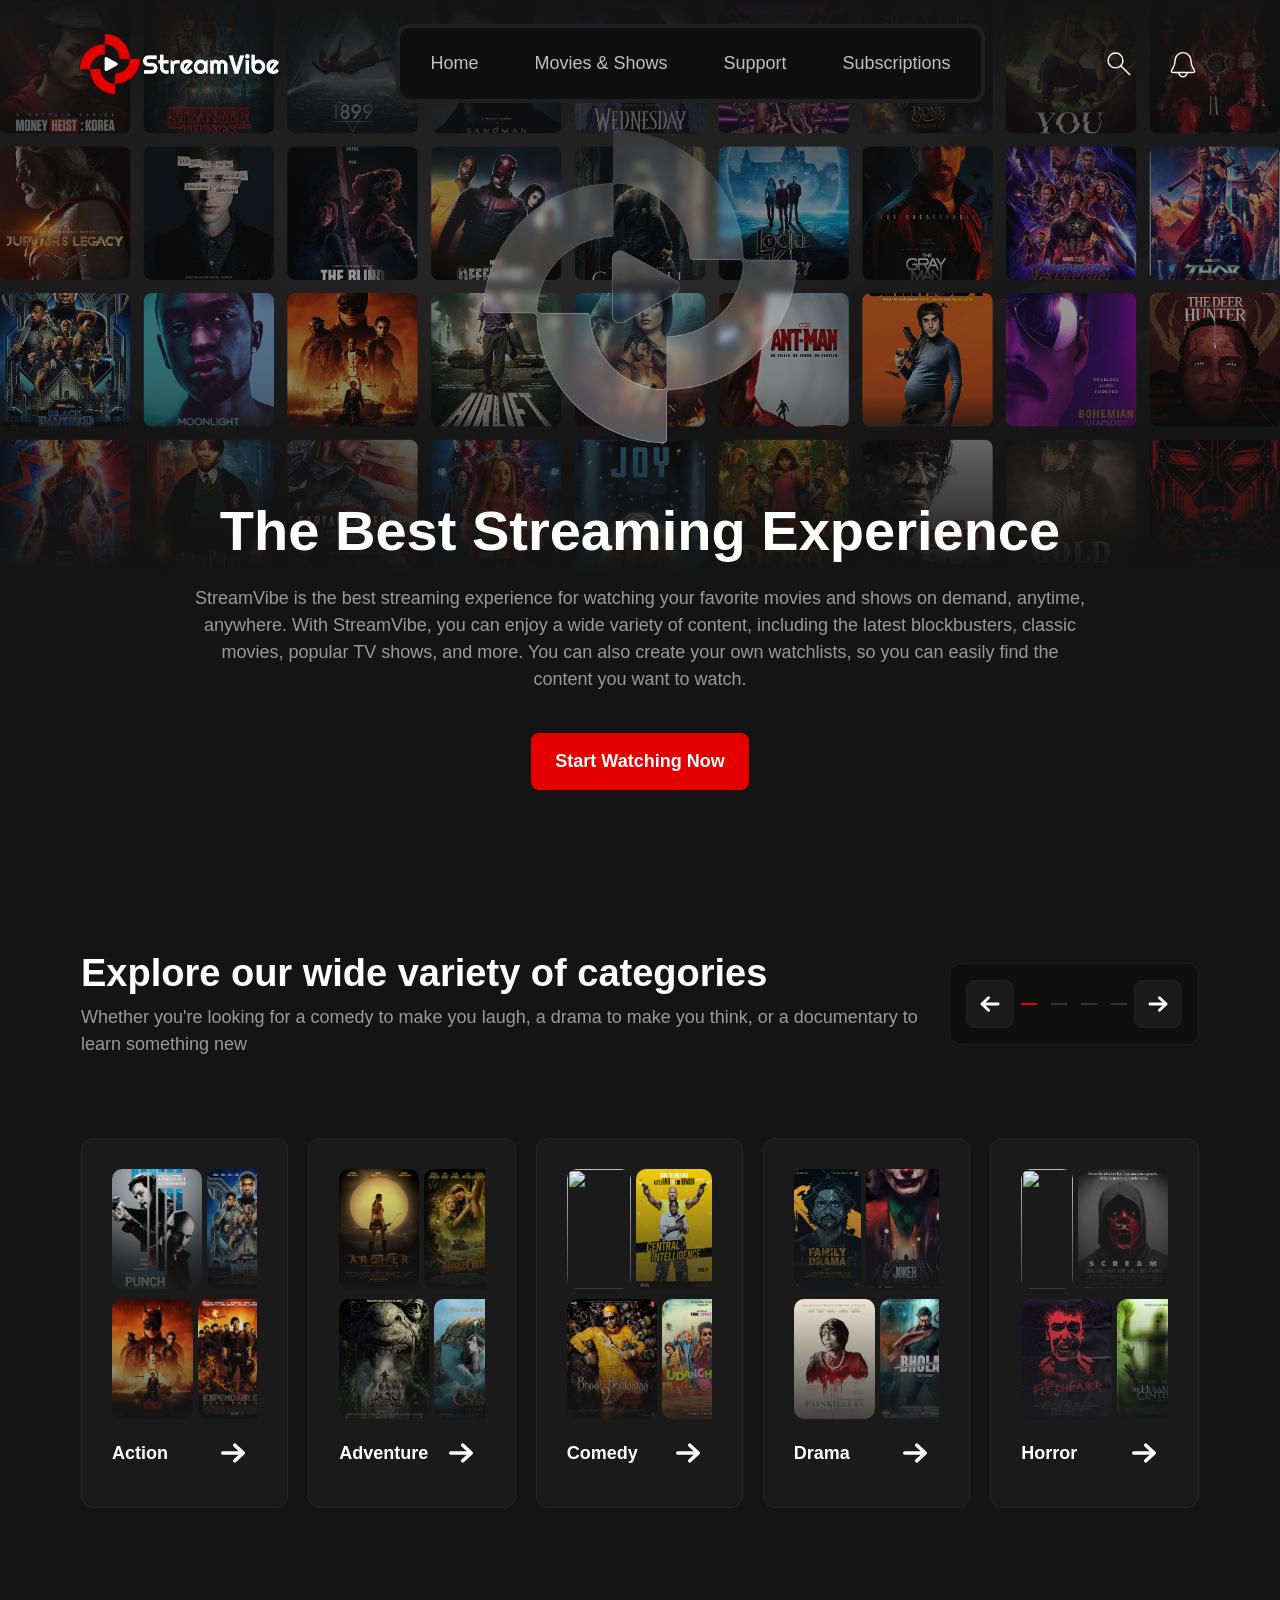
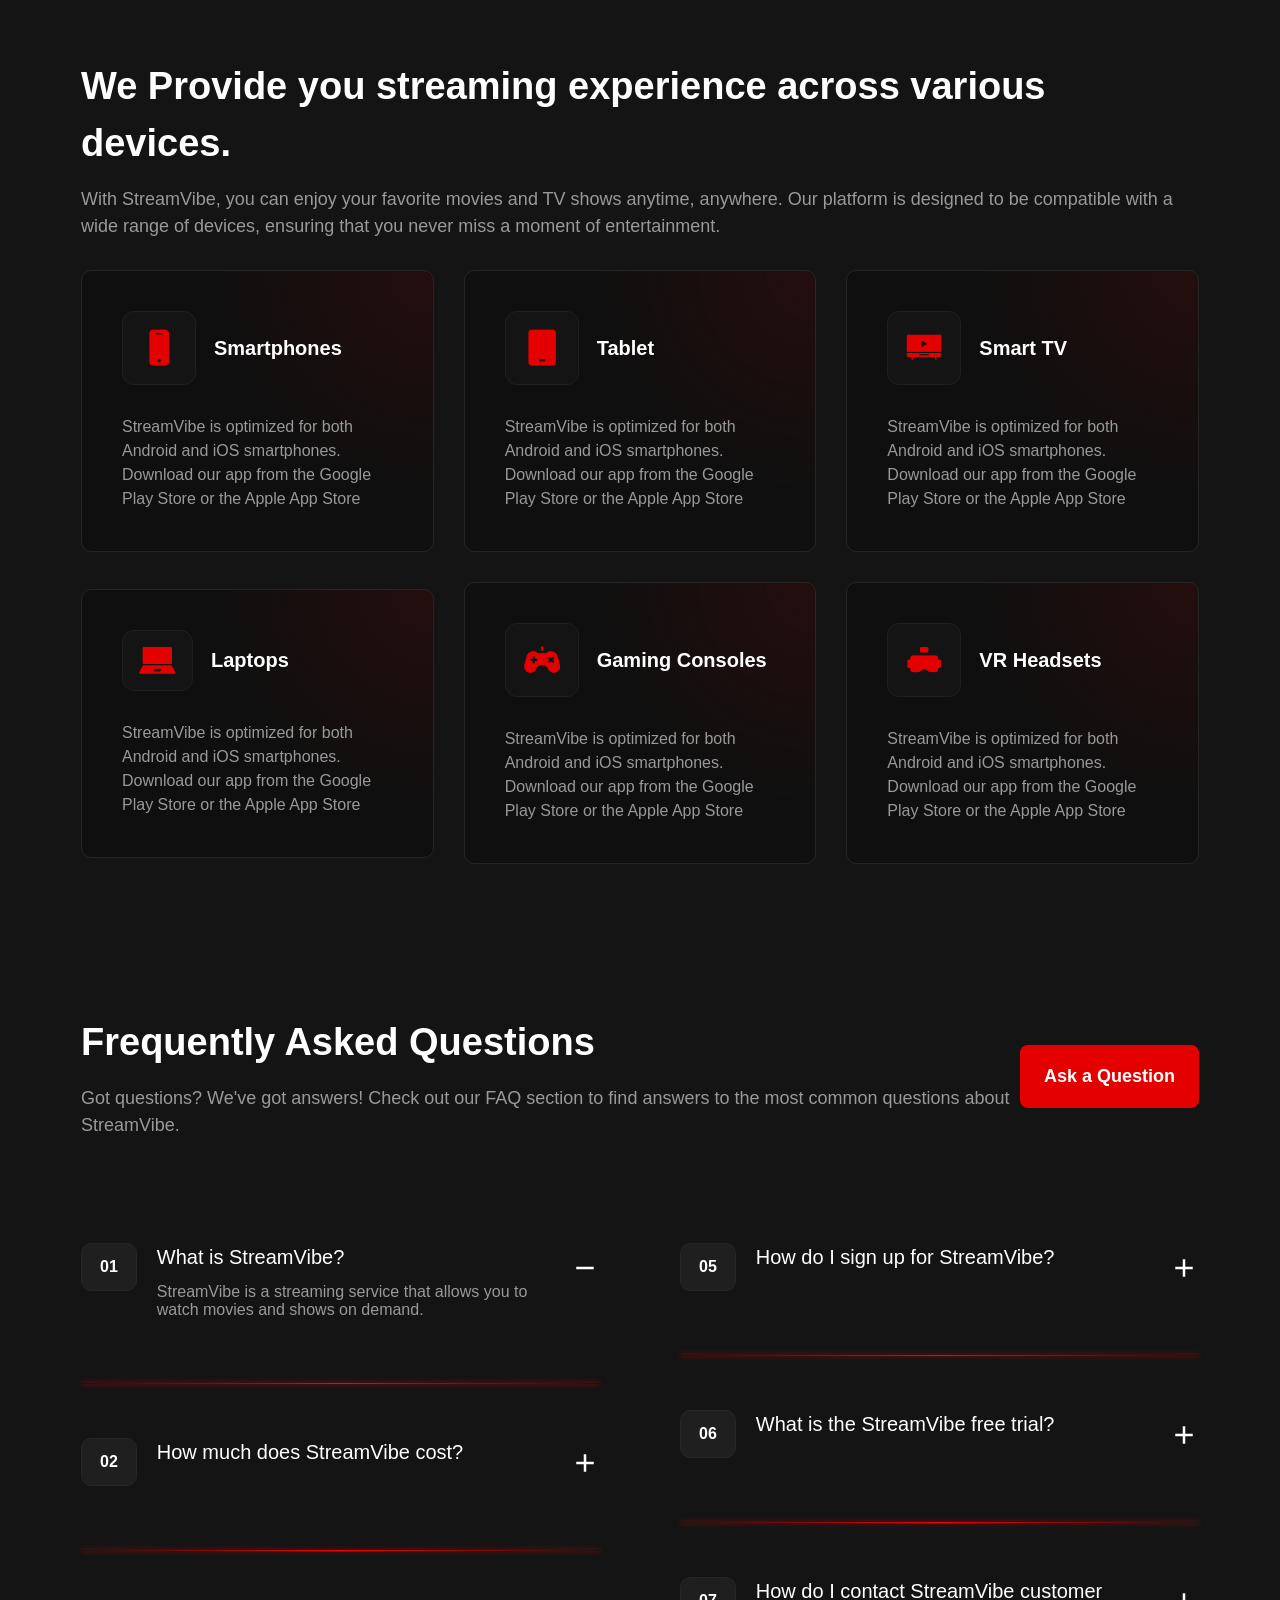
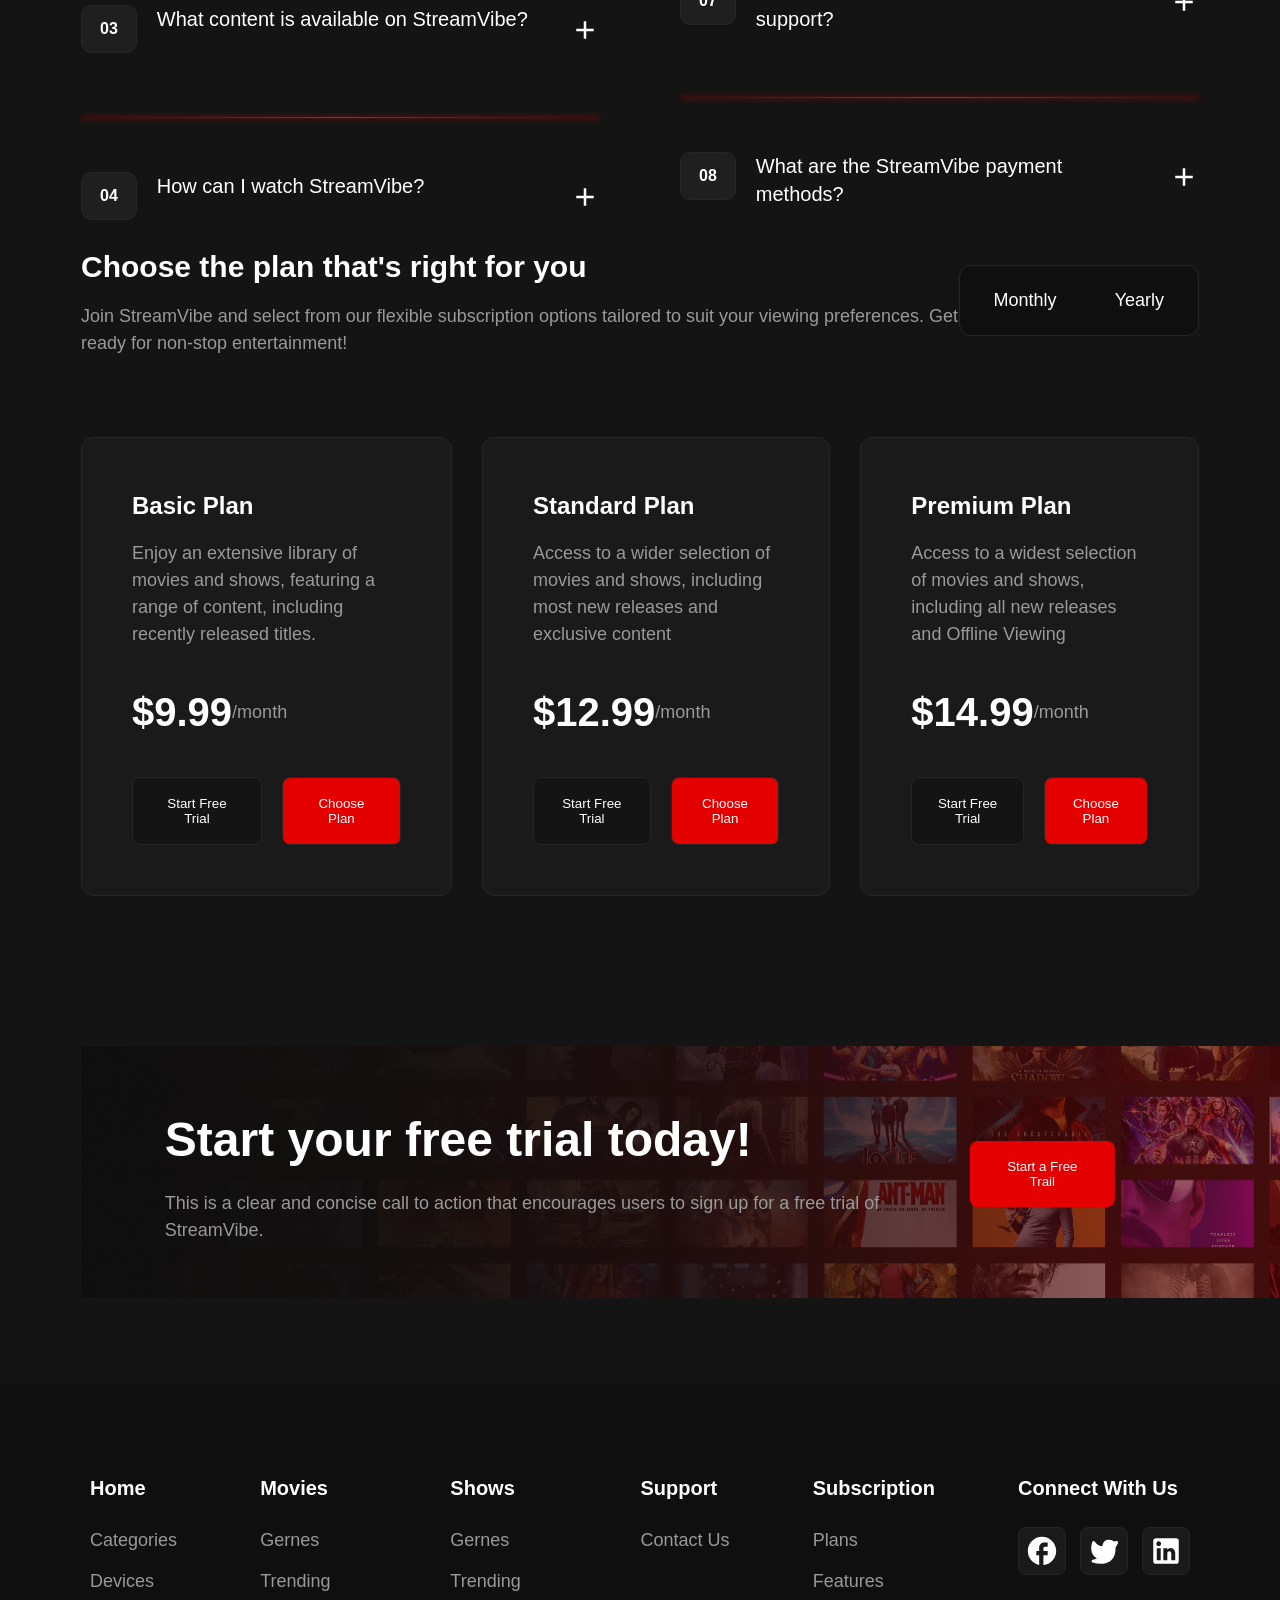
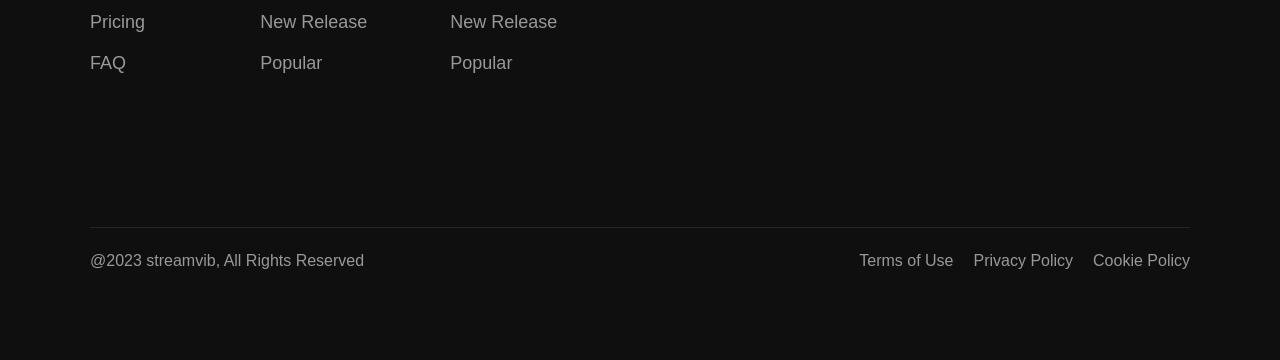
==== index.html @ 0f5c0406 "semi final finsh" ====
<!DOCTYPE html>
<html lang="en">
<head>
    <meta charset="UTF-8">
    <meta name="viewport" content="width=device-width, initial-scale=1.0">
    <link rel="stylesheet" href="./style/style home page.css">
    <title>Home</title>
</head>
<body>

    <div class="contaner">
        <header>
            <img src="./imges/Logo.png" alt="">
            <nav>
                <a href="#">Home</a>
                <a href="./Movies&Shows.html">Movies & Shows</a>
                <a href="./Support.html">Support</a>
                <a href="./Subscriptions.html">Subscriptions</a>
            </nav>
            <div id="icons">
                <svg class="icon" xmlns="http://www.w3.org/2000/svg" width="34" height="34" viewBox="0 0 24 24"><path fill="#fff" d="m19.485 20.154l-6.262-6.262q-.75.639-1.725.989t-1.96.35q-2.398 0-4.064-1.666Q3.808 11.898 3.808 9.5t1.666-4.064t4.064-1.667t4.065 1.667T15.269 9.5q0 1.042-.369 2.017t-.97 1.668l6.262 6.261zM9.539 14.23q1.99 0 3.36-1.37t1.37-3.361t-1.37-3.36t-3.36-1.37t-3.361 1.37t-1.37 3.36t1.37 3.36t3.36 1.37"/></svg>
                <svg class="icon" xmlns="http://www.w3.org/2000/svg" width="34" height="34" viewBox="0 0 24 24"><g fill="none" stroke="#fff" stroke-width="1"><path d="M6.448 8.97a5.586 5.586 0 0 1 11.104 0l.252 2.266l.006.057a8 8 0 0 0 1.074 3.18l.03.05l.577.963c.525.874.787 1.311.73 1.67a1 1 0 0 1-.345.61c-.279.234-.789.234-1.808.234H5.932c-1.02 0-1.53 0-1.808-.233a1 1 0 0 1-.346-.611c-.056-.359.206-.796.73-1.67l.579-.964l.03-.05a8 8 0 0 0 1.073-3.179l.006-.057z"/><path stroke-linecap="round" d="M9.102 18.406c.171.744.548 1.402 1.072 1.87c.524.47 1.166.724 1.826.724s1.302-.254 1.826-.723c.524-.47.9-1.127 1.072-1.871"/></g></svg>
                <svg id="menu" xmlns="http://www.w3.org/2000/svg" width="34" height="34" viewBox="0 0 20 20"><path fill="#fff" fill-rule="evenodd" d="M2 4.75A.75.75 0 0 1 2.75 4h14.5a.75.75 0 0 1 0 1.5H2.75A.75.75 0 0 1 2 4.75m7 10.5a.75.75 0 0 1 .75-.75h7.5a.75.75 0 0 1 0 1.5h-7.5a.75.75 0 0 1-.75-.75M2 10a.75.75 0 0 1 .75-.75h14.5a.75.75 0 0 1 0 1.5H2.75A.75.75 0 0 1 2 10" clip-rule="evenodd"/></svg>
            </div>
        </header>
        <div class="imghero">
            <img src="./imges/Sub Container.png" alt="">
        </div>

        <div id="text-hero">
            <h1>The Best Streaming Experience</h1>
            <p>StreamVibe is the best streaming experience for watching your favorite movies and shows on demand, anytime, anywhere. <span id="hide"> With StreamVibe, you can enjoy a wide variety of content, including the latest blockbusters, classic movies, popular TV shows, and more. You can also create your own watchlists, so you can easily find the content you want to watch.</span></p>
            <button>Start Watching Now</button>
        </div>
    </div>

    <section>
        <div class="Types-of-movies">
            <div class="text-icon">
                <div class="text">
                    <h3>Explore our wide variety of categories</h3>
                    <p>Whether you're looking for a comedy to make you laugh, a drama to make you think, or a documentary to learn something new</p>
                </div>
                <div class="arrow-right-left">
                    <svg class="arrow" xmlns="http://www.w3.org/2000/svg" width="48" height="48" viewBox="0 0 20 20"><path fill="#fff" fill-rule="evenodd" d="M15 10a.75.75 0 0 1-.75.75H7.612l2.158 1.96a.75.75 0 1 1-1.04 1.08l-3.5-3.25a.75.75 0 0 1 0-1.08l3.5-3.25a.75.75 0 1 1 1.04 1.08L7.612 9.25h6.638A.75.75 0 0 1 15 10" clip-rule="evenodd"/></svg>
                    <svg xmlns="http://www.w3.org/2000/svg" width="30" height="48" viewBox="0 0 24 24"><path fill="none" stroke="#E50000" stroke-linecap="round" stroke-linejoin="round" stroke-width="1.5" d="M6 12h12"/></svg>
                    <svg xmlns="http://www.w3.org/2000/svg" width="30" height="48" viewBox="0 0 24 24"><path fill="none" stroke="#333333" stroke-linecap="round" stroke-linejoin="round" stroke-width="1.5" d="M6 12h12"/></svg>
                    <svg xmlns="http://www.w3.org/2000/svg" width="30" height="48" viewBox="0 0 24 24"><path fill="none" stroke="#333333" stroke-linecap="round" stroke-linejoin="round" stroke-width="1.5" d="M6 12h12"/></svg>
                    <svg xmlns="http://www.w3.org/2000/svg" width="30" height="48" viewBox="0 0 24 24"><path fill="none" stroke="#333333" stroke-linecap="round" stroke-linejoin="round" stroke-width="1.5" d="M6 12h12"/></svg>
                    <svg class="arrow" xmlns="http://www.w3.org/2000/svg" width="48" height="48" viewBox="0 0 20 20"><path fill="#fff" fill-rule="evenodd" d="M5 10a.75.75 0 0 1 .75-.75h6.638L10.23 7.29a.75.75 0 1 1 1.04-1.08l3.5 3.25a.75.75 0 0 1 0 1.08l-3.5 3.25a.75.75 0 1 1-1.04-1.08l2.158-1.96H5.75A.75.75 0 0 1 5 10" clip-rule="evenodd"/></svg>
                </div>
            </div>

            <div class="cards-Types">
                <div class="card1">
                    <div class="img-part1">
                        <img src="./imges/action1.webp" alt="">
                        <img src="./imges/action2.jfif" alt="">
                    </div>
                    <div class="img-part1">
                        <img src="./imges/action3.jfif" alt="">
                        <img src="./imges/action4.jfif" alt="">
                    </div>
                    <div class="type">
                        <p>Action</p>
                        <svg xmlns="http://www.w3.org/2000/svg" width="48" height="48" viewBox="0 0 20 20"><path fill="#fff" fill-rule="evenodd" d="M5 10a.75.75 0 0 1 .75-.75h6.638L10.23 7.29a.75.75 0 1 1 1.04-1.08l3.5 3.25a.75.75 0 0 1 0 1.08l-3.5 3.25a.75.75 0 1 1-1.04-1.08l2.158-1.96H5.75A.75.75 0 0 1 5 10" clip-rule="evenodd"/></svg>
                    </div>
                </div>

                <div class="card1">
                    <div class="img-part1">
                        <img src="./imges/Adventure 1.png" alt="">
                        <img src="./imges/Adventure 2.png" alt="">
                    </div>
                    <div class="img-part1">
                        <img src="./imges/Adventure 3.png" alt="">
                        <img src="./imges/Adventure 4.png" alt="">
                    </div>
                    <div class="type">
                        <p>Adventure</p>
                        <svg xmlns="http://www.w3.org/2000/svg" width="48" height="48" viewBox="0 0 20 20"><path fill="#fff" fill-rule="evenodd" d="M5 10a.75.75 0 0 1 .75-.75h6.638L10.23 7.29a.75.75 0 1 1 1.04-1.08l3.5 3.25a.75.75 0 0 1 0 1.08l-3.5 3.25a.75.75 0 1 1-1.04-1.08l2.158-1.96H5.75A.75.75 0 0 1 5 10" clip-rule="evenodd"/></svg>
                    </div>
                </div>

                <div class="card1">
                    <div class="img-part1">
                        <img src="./imges/Comedy1.png" alt="">
                        <img src="./imges/Comedy2.png" alt="">
                    </div>
                    <div class="img-part1">
                        <img src="./imges/Comedy3.png" alt="">
                        <img src="./imges/Comedy4.png" alt="">
                    </div>
                    <div class="type">
                        <p>Comedy</p>
                        <svg xmlns="http://www.w3.org/2000/svg" width="48" height="48" viewBox="0 0 20 20"><path fill="#fff" fill-rule="evenodd" d="M5 10a.75.75 0 0 1 .75-.75h6.638L10.23 7.29a.75.75 0 1 1 1.04-1.08l3.5 3.25a.75.75 0 0 1 0 1.08l-3.5 3.25a.75.75 0 1 1-1.04-1.08l2.158-1.96H5.75A.75.75 0 0 1 5 10" clip-rule="evenodd"/></svg>
                    </div>
                </div>

                <div class="card1">
                    <div class="img-part1">
                        <img src="./imges/Drama1.png" alt="">
                        <img src="./imges/Drama2.png" alt="">
                    </div>
                    <div class="img-part1">
                        <img src="./imges/Drama3.png" alt="">
                        <img src="./imges/Drama4.png" alt="">
                    </div>
                    <div class="type">
                        <p>Drama</p>
                        <svg xmlns="http://www.w3.org/2000/svg" width="48" height="48" viewBox="0 0 20 20"><path fill="#fff" fill-rule="evenodd" d="M5 10a.75.75 0 0 1 .75-.75h6.638L10.23 7.29a.75.75 0 1 1 1.04-1.08l3.5 3.25a.75.75 0 0 1 0 1.08l-3.5 3.25a.75.75 0 1 1-1.04-1.08l2.158-1.96H5.75A.75.75 0 0 1 5 10" clip-rule="evenodd"/></svg>
                    </div>
                </div>

                <div class="card1">
                    <div class="img-part1">
                        <img src="./imges/Horror1.png" alt="">
                        <img src="./imges/Horror2.png" alt="">
                    </div>
                    <div class="img-part1">
                        <img src="./imges/Horror3.png" alt="">
                        <img src="./imges/Horror4.png" alt="">
                    </div>
                    <div class="type">
                        <p>Horror</p>
                        <svg xmlns="http://www.w3.org/2000/svg" width="48" height="48" viewBox="0 0 20 20"><path fill="#fff" fill-rule="evenodd" d="M5 10a.75.75 0 0 1 .75-.75h6.638L10.23 7.29a.75.75 0 1 1 1.04-1.08l3.5 3.25a.75.75 0 0 1 0 1.08l-3.5 3.25a.75.75 0 1 1-1.04-1.08l2.158-1.96H5.75A.75.75 0 0 1 5 10" clip-rule="evenodd"/></svg>
                    </div>
                </div>
            </div>
        </div>
        <div class="devices-section">
            <div class="devices-head">
                <h2>We Provide you streaming experience across various devices.</h2>
                <p>With StreamVibe, you can enjoy your favorite movies and TV shows anytime, anywhere. Our platform is designed to be compatible with a wide range of devices, ensuring that you never miss a moment of entertainment.</p>
            </div>

            <div class="devices-cards">
                <div class="devices-card">
                    <div class="part1card">
                        <div class="device">
                            <img src="./imges/smartphone.png" alt="">
                            <h1>Smartphones</h1>
                        </div>
                        <p>StreamVibe is optimized for both Android and iOS smartphones. Download our app from the Google Play Store or the Apple App Store</p>
                    </div>
                </div>

                <div class="devices-card">
                    <div class="part1card">
                        <div class="device">
                            <img src="./imges/tablet.png" alt="">
                            <h1>Tablet</h1>
                        </div>
                        <p>StreamVibe is optimized for both Android and iOS smartphones. Download our app from the Google Play Store or the Apple App Store</p>
                    </div>
                </div>

                <div class="devices-card">
                    <div class="part1card">
                        <div class="device">
                            <img src="./imges/Smart TV (1).png" alt="">
                            <h1>Smart TV</h1>
                        </div>
                        <p>StreamVibe is optimized for both Android and iOS smartphones. Download our app from the Google Play Store or the Apple App Store</p>
                    </div>
                </div>

            </div>

            <div class="devices-cards2">
                <div class="devices-card">
                    <div class="part1card">
                        <div class="device">
                            <img src="./imges/laptop.png" alt="">
                            <h1>Laptops</h1>
                        </div>
                        <p>StreamVibe is optimized for both Android and iOS smartphones. Download our app from the Google Play Store or the Apple App Store</p>
                    </div>
                </div>

                <div class="devices-card">
                    <div class="part1card">
                        <div class="device">
                            <img src="./imges/Gaming Consoles.png" alt="">
                            <h1>Gaming Consoles</h1>
                        </div>
                        <p>StreamVibe is optimized for both Android and iOS smartphones. Download our app from the Google Play Store or the Apple App Store</p>
                    </div>
                </div>

                <div class="devices-card">
                    <div class="part1card">
                        <div class="device">
                            <img src="./imges/VR Headsets .png" alt="">
                            <h1>VR Headsets </h1>
                        </div>
                        <p>StreamVibe is optimized for both Android and iOS smartphones. Download our app from the Google Play Store or the Apple App Store</p>
                    </div>
                </div>
            </div>
            
        </div>

        <div class="Questions">
            <div class="Questions-head">
                <div class="Questions-text">
                    <h4>Frequently Asked Questions</h4>
                    <p>Got questions? We've got answers! Check out our FAQ section to find answers to the most common questions about StreamVibe.</p>
                </div>
                <button>Ask a Question</button>
            </div>

            <div class="grid-Questions">
                <div class="First-grade">
                    <div class="ques-text">
                        <div class="ques">
                            <p>01</p>
                            <div class="Q">
                                <h5>What is StreamVibe?</h5>
                                <h6>StreamVibe is a streaming service that allows you to watch movies and shows on demand.</h6>
                            </div>
                            <div class="icon-q"><svg xmlns="http://www.w3.org/2000/svg" width="30" height="30" viewBox="0 0 24 24"><path fill="#fff" d="M19 12.998H5v-2h14z"/></svg></div>
                        </div>

                        <div class="line"></div>

                        <div class="ques">
                            <p>02</p>
                            <div class="Q">
                                <h5>How much does StreamVibe cost?</h5>
                            </div>
                            <div class="icon-ques"><svg xmlns="http://www.w3.org/2000/svg" width="30" height="30" viewBox="0 0 24 24"><path fill="#fff" d="M19 12.998h-6v6h-2v-6H5v-2h6v-6h2v6h6z"/></svg></div>
                        </div>

                        <div class="line"></div>

                        <div class="ques">
                            <p>03</p>
                            <div class="Q">
                                <h5>What content is available on StreamVibe?</h5>
                            </div>
                            <div class="icon-ques"><svg xmlns="http://www.w3.org/2000/svg" width="30" height="30" viewBox="0 0 24 24"><path fill="#fff" d="M19 12.998h-6v6h-2v-6H5v-2h6v-6h2v6h6z"/></svg></div>
                        </div>

                        <div class="line"></div>

                        <div class="ques">
                            <p>04</p>
                            <div class="Q">
                                <h5>How can I watch StreamVibe?</h5>
                            </div>
                            <div class="icon-ques"><svg xmlns="http://www.w3.org/2000/svg" width="30" height="30" viewBox="0 0 24 24"><path fill="#fff" d="M19 12.998h-6v6h-2v-6H5v-2h6v-6h2v6h6z"/></svg></div>
                        </div>

                         <div class="line4"></div>
                        
                    </div>
                </div>

                <div class="Second grade">

                    <div class="ques-text">
                        <div class="ques">
                            <p>05</p>
                            <div class="Q">
                                <h5>How do I sign up for StreamVibe?</h5>
                            </div>
                            <div class="icon-ques"><svg xmlns="http://www.w3.org/2000/svg" width="30" height="30" viewBox="0 0 24 24"><path fill="#fff" d="M19 12.998h-6v6h-2v-6H5v-2h6v-6h2v6h6z"/></svg></div>
                        </div>

                        <div class="line"></div>

                        <div class="ques">
                            <p>06</p>
                            <div class="Q">
                                <h5>What is the StreamVibe free trial?</h5>
                            </div>
                            <div class="icon-ques"><svg xmlns="http://www.w3.org/2000/svg" width="30" height="30" viewBox="0 0 24 24"><path fill="#fff" d="M19 12.998h-6v6h-2v-6H5v-2h6v-6h2v6h6z"/></svg></div>
                        </div>

                        <div class="line"></div>

                        <div class="ques">
                            <p>07</p>
                            <div class="Q">
                                <h5>How do I contact StreamVibe customer support?</h5>
                            </div>
                            <div class="icon-ques"><svg xmlns="http://www.w3.org/2000/svg" width="30" height="30" viewBox="0 0 24 24"><path fill="#fff" d="M19 12.998h-6v6h-2v-6H5v-2h6v-6h2v6h6z"/></svg></div>
                        </div>

                        <div class="line"></div>

                        <div class="ques">
                            <p>08</p>
                            <div class="Q">
                                <h5>What are the StreamVibe payment methods?</h5>
                            </div>
                            <div class="icon-ques"><svg xmlns="http://www.w3.org/2000/svg" width="30" height="30" viewBox="0 0 24 24"><path fill="#fff" d="M19 12.998h-6v6h-2v-6H5v-2h6v-6h2v6h6z"/></svg></div>
                        </div>
                        
                    </div>
                </div>
                </div>
            </div>
        </div>

        <div class="plans">
            <div class="text-buton">
                <div class="text-plans">
                    <h1>Choose the plan that's right for you</h1>
                    <p>Join StreamVibe and select from our flexible subscription options tailored to suit your viewing preferences. Get ready for non-stop entertainment!</p>
                </div>
                <div class="button-plans">
                    <button class="plan-btn active">Monthly</button>
                    <button class="plan-btn">Yearly</button>
                </div>
            </div>

            <div class="cards-plans">
                <div class="card-plan">
                <div class="title-card">
                    <h2>Basic Plan</h2>
                    <p>Enjoy an extensive library of movies and shows, featuring a range of content, including recently released titles.</p>
                </div>
                <div class="price-plan">
                    <h2>$9.99</h2>
                    <p>/month</p>
                </div>
                <div class="button-card-plan">
                    <button id="but1">Start Free Trial</button>
                    <button id="but2">Choose Plan</button>
                </div>
            </div>

            <div class="card-plan">
                <div class="title-card">
                    <h2>Standard Plan</h2>
                    <p>Access to a wider selection of movies and shows, including most new releases and exclusive content</p>
                </div>
                <div class="price-plan">
                    <h2>$12.99</h2>
                    <p>/month</p>
                </div>
                <div class="button-card-plan">
                    <button id="but1">Start Free Trial</button>
                    <button id="but2">Choose Plan</button>
                </div>
            </div>

            <div class="card-plan">
                <div class="title-card">
                    <h2>Premium Plan</h2>
                    <p>Access to a widest selection of movies and shows, including all new releases and Offline Viewing</p>
                </div>
                <div class="price-plan">
                    <h2>$14.99</h2>
                    <p>/month</p>
                </div>
                <div class="button-card-plan">
                    <button id="but1">Start Free Trial</button>
                    <button id="but2">Choose Plan</button>
                </div>
            </div>
            </div>
        </div>

        <div class="start-free-img">
            <img src="./imges/Background Images.png" alt="">
            <div class="contant">
                <div class="contant-text">
                    <h2>Start your free trial today!</h2>
                    <p>This is a clear and concise call to action that encourages users to sign up for a free trial of StreamVibe.</p>
                </div>
                <button>Start a Free Trail</button>
            </div>
        </div>
    </section>
    <footer>
        <div class="Site-content">
            <div class="card-site-content">
                <h5>Home</h5>
                <ul>
                    <li>Categories</li>
                    <li>Devices</li>
                    <li>Pricing</li>
                    <li>FAQ</li>
                </ul>
            </div>

            <div class="card-site-content">
                <h5>Movies</h5>
                <ul>
                    <li>Gernes</li>
                    <li>Trending</li>
                    <li>New Release</li>
                    <li>Popular</li>
                </ul>
            </div>

            <div class="card-site-content">
                <h5>Shows</h5>
                <ul>
                    <li>Gernes</li>
                    <li>Trending</li>
                    <li>New Release</li>
                    <li>Popular</li>
                </ul>
            </div>

            <div class="card-site-content">
                <h5>Support</h5>
                <ul>
                    <li>Contact Us</li>
                    <li></li>
                    <li></li>
                    <li></li>
                </ul>
            </div>

            <div class="card-site-content">
                <h5>Subscription</h5>
                <ul>
                    <li>Plans</li>
                    <li>Features</li>
                    <li></li>
                    <li></li>
                </ul>
            </div>

            <div class="card-site-content">
                <h5>Connect With Us</h5>
                <div class="icon-Connect-With-Us">
                    <svg xmlns="http://www.w3.org/2000/svg" width="48" height="48" viewBox="0 0 24 24"><path fill="#fff" d="M22 12c0-5.52-4.48-10-10-10S2 6.48 2 12c0 4.84 3.44 8.87 8 9.8V15H8v-3h2V9.5C10 7.57 11.57 6 13.5 6H16v3h-2c-.55 0-1 .45-1 1v2h3v3h-3v6.95c5.05-.5 9-4.76 9-9.95"/></svg>
                    <svg xmlns="http://www.w3.org/2000/svg" width="48" height="48" viewBox="0 0 24 24"><g fill="none"><path d="m12.593 23.258l-.011.002l-.071.035l-.02.004l-.014-.004l-.071-.035q-.016-.005-.024.005l-.004.01l-.017.428l.005.02l.01.013l.104.074l.015.004l.012-.004l.104-.074l.012-.016l.004-.017l-.017-.427q-.004-.016-.017-.018m.265-.113l-.013.002l-.185.093l-.01.01l-.003.011l.018.43l.005.012l.008.007l.201.093q.019.005.029-.008l.004-.014l-.034-.614q-.005-.018-.02-.022m-.715.002a.02.02 0 0 0-.027.006l-.006.014l-.034.614q.001.018.017.024l.015-.002l.201-.093l.01-.008l.004-.011l.017-.43l-.003-.012l-.01-.01z"/><path fill="#fff" d="M4.594 4.984a1 1 0 0 1 .941.429C7.011 7.572 8.783 8.47 10.75 8.674c.096-.841.323-1.672.75-2.404c.626-1.074 1.644-1.864 3.098-2.156c2.01-.404 3.54.324 4.427 1.215l1.792-.335a1 1 0 0 1 1.053 1.478l-1.72 3.022c.157 4.361-1.055 7.405-3.639 9.502c-1.37 1.112-3.332 1.743-5.485 1.938c-2.17.196-4.623-.041-7.061-.753a1 1 0 0 1 .007-1.922c1.226-.349 2.16-.65 3.003-1.177c-1.199-.636-2.082-1.468-2.707-2.416c-.868-1.318-1.19-2.788-1.254-4.113S3.141 8 3.343 7.115c.115-.505.249-1.011.434-1.495a1 1 0 0 1 .818-.636Z"/></g></svg>
                    <svg xmlns="http://www.w3.org/2000/svg" width="48" height="48" viewBox="0 0 24 24"><path fill="#fff" d="M19 3a2 2 0 0 1 2 2v14a2 2 0 0 1-2 2H5a2 2 0 0 1-2-2V5a2 2 0 0 1 2-2zm-.5 15.5v-5.3a3.26 3.26 0 0 0-3.26-3.26c-.85 0-1.84.52-2.32 1.3v-1.11h-2.79v8.37h2.79v-4.93c0-.77.62-1.4 1.39-1.4a1.4 1.4 0 0 1 1.4 1.4v4.93zM6.88 8.56a1.68 1.68 0 0 0 1.68-1.68c0-.93-.75-1.69-1.68-1.69a1.69 1.69 0 0 0-1.69 1.69c0 .93.76 1.68 1.69 1.68m1.39 9.94v-8.37H5.5v8.37z"/></svg>
                </div>
            </div>
        </div>
        <div class="footer-bottom">
                    <p>@2023 streamvib, All Rights Reserved</p>

                <div class="footer-links">
                    <a href="#">Terms of Use</a>
                    <a href="#">Privacy Policy</a>
                    <a href="#">Cookie Policy</a>
                </div>
            </div>
    </footer>
</body>
</html>
---- style/style home page.css ----
*{
    margin:0;
    padding:0;
    box-sizing:border-box;
}

body{
    background-color: #141414;
    font-family: sans-serif; 
    color: rgb(255, 255, 255); 
}
.container{
    position: relative;
}
header{
    position: absolute;
    top: 0;
    left: 0;
    width: 100%;
    display: flex;
    justify-content: space-between;
    align-items: center;
    padding: 30px 162px;
    z-index: 10;
}
nav{
    display: flex;
    align-items: center;
    gap: 16px;
    padding: 10px;
    border: 4px solid #1F1F1F;
    border-radius: 14px;
    background-color: #0F0F0F;

    a{
        color: #BFBFBF;
        font-size: 18px;
        font-weight: 400;
        line-height: 150%;
        text-decoration: none;
        padding: 12px 20px;
        border-radius: 8px;
        transition: 0.3s ease;

        &:hover{
        color: #fff;
        background-color: #1A1A1A;
        }
        &:active{
            transform: scale(0.95);
        }
    }
}
#icons{
    display: flex;
    align-items: center;
    gap: 30px;
    cursor: pointer;
    #menu{
        display: none;
    }
}
.imghero{
    img{
        max-width: 100%;
    }
}
#text-hero{
    position: relative;
    bottom: 80px;
    left: 50%;
    transform: translateX(-50%);
    width: 70%;
    text-align: center;
    z-index: 10;

    h1{
        color: #fff;
        font-size: 56px;
        font-weight: 700;
        line-height: 120%;
        margin-bottom: 20px;
    }
    p{
        color: #999;
        font-size: 18px;
        font-weight: 400;
        line-height: 150%;
        max-width: 1100px;
        margin: auto;
    }

    button{
        margin-top: 40px;
        background-color: #E50000;
        color: white;
        border: none;
        border-radius: 8px;
        padding: 18px 24px;
        font-size: 18px;
        font-weight: 600;
        cursor: pointer;
        transition: 0.3s ease;

        &:hover{
            background-color: #ff1a1a;
            transform: translateY(-3px);
            box-shadow: 0 8px 20px rgba(229, 0, 0, 0.4);
        }
        &:active{
            transform: scale(0.95);
        }
    }
}
section{
    padding: 162px;
}
.Types-of-movies{
    display: flex;
    flex-direction: column;
    gap: 80px;
}
.text-icon{
    display: flex;
    align-items: center;
    justify-content: space-between;

    .text{
        display: flex;
        flex-direction: column;
        gap: 8px;
        h3{
            font-size: 38px;
            font-weight: 700;
            line-height: 120%;
        }
        p{
            font-size: 18px;
            font-weight: 400;
            line-height: 150%;
            color: #999999;
        }
    }

    .arrow-right-left{
        display: flex;
        align-items: center;
        border: 1px solid #1F1F1F;
        border-radius: 12px;
        padding: 16px;
        background-color: #0F0F0F;

        .arrow{
            border-radius: 8px;
            border: 1px solid #1F1F1F;
            padding: 4px;
            background-color: #1A1A1A;
            cursor: pointer;
        }
    }
}
.cards-Types{
    display: flex;
    align-items: center;
    justify-content: space-between;
}
.card1{
    display: flex;
    flex-direction: column;
    gap: 10px;
    padding: 30px;
    border: 1px solid #262626;
    border-radius: 12px;
    background-color: #1A1A1A;
    transition: transform 0.4s cubic-bezier(0.175, 0.885, 0.32, 1.275);
    cursor: pointer;

    &:hover {
        transform: translateY(-15px); 
        box-shadow: 0 20px 40px rgba(0, 0, 0, 0.4);
    }
     &:active{
            transform: scale(0.95);
        }

    

    .img-part1{
        display: flex;
        gap: 5px;
        position: relative;
        position: relative;
        overflow: hidden; 

        img{
            width: 100%;
            height: 120px;
            object-fit: cover;
            border-radius: 10px;
            display: block;
        }

        &:after {
            content: "";
            position: absolute;
            bottom: 0;
            left: 0;
            width: 100%;
            height: 100%; 
            background: linear-gradient(to bottom, rgba(26, 26, 26, 0) 0%, rgba(26, 26, 26, 0.8) 100%);
        }
    }

    .type{
        display: flex;
        align-items: center;
        justify-content: space-between;
        p{
            font-size: 18px;
            font-weight: 600;
            line-height: 150%;
        }
    }
}
.devices-section{
    margin-top: 150px;
    display: flex;
    flex-direction: column;
    gap: 30px;
}
.devices-head{
    display: flex;
    flex-direction: column;
    gap: 14px;

    h2{
        font-size: 38px;
        font-weight: 700;
        line-height: 150%;

    }
    p{
        font-size: 18px;
        font-weight: 400;
        line-height: 150%;
        color: #999999;
    }
}
.devices-cards{
    display: flex;
    align-items: center;
    justify-content: space-between;
    gap: 30px;
}
.devices-card{
    .part1card{
        display: flex;
        flex-direction: column;
        gap: 30px;
        border: 1px solid #262626;
        border-radius: 12px;
        padding: 50px;
        background-color: #0F0F0F;
        background: radial-gradient(circle at top right, rgba(229, 0, 0, 0.1) 0%, #0F0F0F 50%);
        background-color: #0F0F0F;
        p{
            font-size: 18px;
            font-weight: 400;
            line-height: 150%;
            color: #999999;
        }
    }
}
.device{
    display: flex;
    align-items: center;
    gap: 18px;

    img{
        border-radius: 12px;
        border: 1px solid #1F1F1F;
        background-color: #141414;
        padding: 16px;
    }

}
.devices-cards2{
    display: flex;
    align-items: center;
    justify-content: space-between;
    gap: 30px;
}
.Questions{
    display: flex;
    flex-direction:column;
    margin-top: 150px;
}
.Questions-head{
    display: flex;
    align-items: center;
    justify-content: space-between;

    button{
        white-space: nowrap;
        border-radius: 8px;
        border: none;
        background-color: #E50000;
        padding: 18px 24px;
        color: rgb(255, 255, 255);
        font-size: 18px;
        font-weight: 600;
        line-height: 150%;
        cursor: pointer;
        &:hover{
            background-color: #ff1a1a;
            transform: translateY(-3px);
            box-shadow: 0 8px 20px rgba(229, 0, 0, 0.4);
        }
        &:active{
            transform: scale(0.95);
        }
}
.Questions-text{
    display: flex;
    flex-direction: column;
    gap: 14px;
    }
    h4{
        font-size: 38px;
        font-weight: 700;
        line-height: 150%;
    }
    p{
        font-size: 18px;
        font-weight: 400;
        line-height: 150%;
        color: #999999;
    }
}
.grid-Questions{
    display: grid;
    grid-template-columns: 1fr 1fr;
    gap: 80px;
    margin-top: 80px;
}
.First-grade{
    display: flex;
    flex-direction: column;
}
.ques {
    display: flex;
    align-items: flex-start;
    justify-content: flex-start; 
    gap: 20px; 
    padding: 24px 0;
}

.ques p {
    border-radius: 10px;
    border: 1px solid #262626;
    background-color: #1F1F1F;
    padding: 14px 18px;
    margin: 0;
    font-weight: 600;
    flex-shrink: 0;
}

.Q {
    display: flex;
    flex-direction: column; 
    gap: 12px;
    flex-grow: 1;
}

.Q h5 {
    margin: 0;
    font-size: 20px;
    font-weight: 500;
    line-height: 1.4;
}

.Q h6 {
    margin: 0;
    font-size: 16px;
    color: #999999;
    font-weight: 400;
}

.icon-q , .icon-ques {
    margin-top: 10px;
    flex-shrink: 0;
    cursor: pointer;
}
.line{
    margin-top:40px;
    margin-bottom: 30px;
    height: 1px;
    background: linear-gradient(
        to right,
        transparent,
        red,
        transparent
    );
    box-shadow: 0 0 5px red;
}
.line4{
    display: none;
}
.plans{
    display: flex;
    flex-direction: column;
}
.text-buton{
    display: flex;
    align-items: center;
    justify-content: space-between;
}
.text-plans{
    display: flex;
    flex-direction: column;
    gap: 14px;
    h1{
        font-size: 30px;
        font-weight: 700;
        line-height: 150%;
    }
    p{
        font-size: 18px;
        font-weight: 400;
        line-height: 150%;
        color: #999999;
    }
}
.button-plans {
    background-color: #0F0F0F; 
    border: 1px solid #262626; 
    border-radius: 12px;       
    padding: 10px;             
    display: inline-flex;     
    gap: 10px;                 
}
.button-plans button {
    background: transparent;
    border: none;             
    color: #FFFFFF;           
    padding: 14px 24px;        
    font-size: 18px;          
    font-weight: 500;         
    border-radius: 10px;       
    cursor: pointer;          
    transition: background-color 0.3s ease;
}
.button-plans button:hover {
    background-color: #262626;
}
.cards-plans{
    display: flex;
    align-items: center;
    gap: 30px;
    margin-top: 80px;
}
.card-plan{
    display: flex;
    flex-direction: column;
    gap: 50px;
    border-radius: 12px;
    border: 1px solid #262626;
    padding: 50px;
    background-color: #1A1A1A;

}
.title-card{
    display: flex;
    flex-direction: column;
    gap: 16px;
    h2{
        font-size: 24px;
        font-weight: 700;
        line-height: 150%;

    }
    p{
        font-size: 18px;
        font-weight: 400;
        line-height: 150%;
        color: #999999;
    }
}
.price-plan{
    display: flex;
    align-items: center;
    h2{
        font-size: 40px;
        font-weight: 600;
        line-height: 73%;
    }
    p{
        font-size: 18px;
        font-weight: 500;
        line-height: 73%;
        color: #999999;

    }
}
.button-card-plan{
    display: flex;
    align-items: center;
    gap: 20px;

    #but1{
        border-radius: 8px;
        border: 1px solid #262626;
        background-color: #141414;
        padding: 18px 24px;
        color: #FFFFFF;
        cursor: pointer;
        &:hover{
            background-color: #262626;
            transform: translateY(-3px);
            box-shadow: 0 8px 20px rgba(77, 70, 70, 0.4);
        }
        &:active{
            transform: scale(0.95);
        }
    }
    #but2{
        border-radius: 8px;
        border: 1px solid #262626;
        background-color: #E50000;
        padding: 18px 24px;
        color: #FFFFFF;
        cursor: pointer;
        &:hover{
            background-color: #ff1a1a;
            transform: translateY(-3px);
            box-shadow: 0 8px 20px rgba(229, 0, 0, 0.4);
        }
        &:active{
            transform: scale(0.95);
        }
    }
}
.start-free-img{
    margin-top: 150px;
    position: relative;

    .contant{
        position: absolute;
        top: 50%;
        left: 50%;
        transform: translate(-50%, -50%);
        display: flex;
        align-items: center;
        justify-content: space-between;
        width: 85%;
        margin: auto;
        max-width: 1200px;

        button{
            border-radius: 8px;
            border: none;
            padding: 18px 24px;
            background-color: #E50000;
            color: #FFFFFF;
            cursor: pointer;
            &:hover{
            background-color: #ff1a1a;
            transform: translateY(-3px);
            box-shadow: 0 8px 20px rgba(229, 0, 0, 0.4);
        }
        &:active{
            transform: scale(0.95);
        }
        }

        .contant-text{
            display: flex;
            flex-direction: column;
            gap: 14px;
            h2{
                font-size: 48px;
                font-weight: 700;
                line-height: 150%;
            }
            p{
                font-size: 18px;
                font-weight: 400;
                line-height: 150%;
                color: #999999;
            }
        }
    }
}
footer{
    display: flex;
    flex-direction: column;
    gap: 100px;
    padding: 100px 162px;
    background-color: #0F0F0F;
}
.Site-content{
    display: flex;
    align-items: flex-start;
    justify-content: space-between;
}
.card-site-content{
    display: flex;
    flex-direction: column;
    gap: 24px;
    h5{
        font-size: 20px;
        font-weight: 600;
        line-height: 150%;

    }
    ul{
        list-style: none;
        display: flex;
        flex-direction: column;
        gap: 14px;
        color: #999999;

        li{
            font-size: 18px;
            font-weight: 500;
            line-height: 150%;
            &:hover{
                color: white;
                cursor: pointer;
            }
        }
    }
}
.icon-Connect-With-Us{
    display: flex;
    align-items: center;
    gap: 14px;
    svg{
        border-radius: 8px;
        border: 1px solid #262626;
        padding: 6px;
        background-color: #1A1A1A;
        cursor: pointer;
        &:active{
            transform: scale(0.95);
        }
    }
}
.footer-bottom{
    margin-top: 50px;
    padding-top: 24px;
    border-top: 1px solid #262626;

    display: flex;
    align-items: center;
    justify-content: space-between;
}

.footer-bottom p{
    color: #999999;
    font-size: 16px;
    font-weight: 400;
}

.footer-links{
    display: flex;
    align-items: center;
    gap: 20px;
}

.footer-links a{
    text-decoration: none;
    color: #999999;
    font-size: 16px;
    font-weight: 400;
    transition: 0.3s;
}

.footer-links a:hover{
    color: white;
}
@media(max-width: 1440px)
{
    header{
        padding: 24px 80px;
    }
    section{
        padding: 81px;
    }
    .cards-Types{
        gap: 20px;
    }
    .devices-card{
        .part1card{
            border-radius: 10px;
            padding: 40px;
            p{
                font-size: 16px;
            }
        }
    }
    .device{
        h1{
        font-size: 20px;
        font-weight: 600;
        line-height: 150%;
    }
    }
    .start-free-img{
    img{
        max-width: 1281px;
    }

    .contant-text{
            display: flex;
            flex-direction: column;
            gap: 14px;
            h2{
                font-size: 28px;
                font-weight: 700;
                line-height: 150%;
            }
            p{
                font-size: 16px;
                font-weight: 400;
                line-height: 150%;
                color: #999999;
            }
        }
    }
    footer{
        padding: 90px;
    }
}
@media (max-width: 1024px){
    section{
        padding: 70px 50px;
    }

    header{
        padding: 22px 50px;
    }

    #text-hero{
        width: 85%;
        bottom: 40px;
    }

    #text-hero h1{
        font-size: 42px;
    }

    #text-hero p{
        font-size: 16px;
    }
    nav{
        gap: 8px;
        padding: 8px;
    }

    nav a{
        font-size: 15px;
        padding: 10px 14px;
    }

    .cards-Types{
        display: grid;
        grid-template-columns: 1fr;
        gap: 20px;
    }

    .card1{
        padding: 22px;
    }

    .card1 .img-part1 img{
        height: 180px;
    }

    .devices-cards,
    .devices-cards2{
        display: grid;
        grid-template-columns: 1fr;
        gap: 20px;
    }

    .devices-card .part1card{
        padding: 25px;
    }

    .device h1{
        font-size: 18px;
    }

    .devices-card .part1card p{
        font-size: 15px;
    }
    .grid-Questions{
        grid-template-columns: 1fr;
        gap: 40px;
    }
    .cards-plans{
        display: grid;
        grid-template-columns: 1fr;
        gap: 20px;
    }

    .card-plan{
        padding: 30px;
    }

    .price-plan h2{
        font-size: 34px;
    }

    .button-card-plan{
        flex-direction: column;
        gap: 12px;
    }

    .button-card-plan button{
        width: 100%;
    }

    .start-free-img{
    margin-top: 120px;
    position: relative;
    border-radius: 16px;
    overflow: hidden;
}
.start-free-img img{
    width: 100%;
    height: 380px;
    object-fit: cover;
    display: block;
}

.start-free-img .contant{
    position: absolute;
    inset: 0;

    display: flex;
    flex-direction: column;
    justify-content: center;
    align-items: flex-start;

    gap: 16px;
    padding: 40px;

    width: 100%;
}
.start-free-img .contant .contant-text h2{
    font-size: 34px;
    line-height: 120%;
}

.start-free-img .contant .contant-text p{
    font-size: 15px;
    line-height: 160%;
    color: #ccc;
}
.start-free-img .contant button{
    width: fit-content;
    padding: 14px 20px;
    font-size: 15px;
}

.start-free-img .contant{
    transform: none;
    top: 0;
    left: 0;
}
    
    footer{
        padding: 70px 50px;
    }

    .Site-content{
        grid-template-columns: repeat(3, 1fr);
        gap: 25px;
    }
}
@media(max-width:992px){

    header{
        padding: 24px 40px;
    }

    nav{
        display: none;
    }

    #icons .icon{
    display: none;
    }
    #icons #menu{
        display: block;
        border-radius: 8px;
        border: 3px solid #262626;
        background-color: #1A1A1A;
        width: 48px;
        height: 48px;
        padding: 5px;
    }
    section{
        padding: 40px;
    }

    #text-hero{
        width: 90%;
        bottom: 40px;
    }

    #text-hero h1{
        font-size: 40px;
    }

    #text-hero p{
        font-size: 16px;
    }

    .cards-Types{
        display: grid;
        grid-template-columns: 1fr;
        gap: 20px;
    }

    .card1{
        width: 100%;
        padding: 20px;
    }

    .card1 .img-part1 img{
        height: 300px;
    }

    .devices-cards,
    .devices-cards2{
        display: grid;
        grid-template-columns: 1fr;
        gap: 20px;
    }

    .devices-card{
        width: 100%;
    }

    .devices-card .part1card{
        padding: 30px 20px;
        height: 100%;
    }

    .device{
        gap: 14px;
    }

    .device h1{
        font-size: 18px;
    }

    .devices-card .part1card p{
        font-size: 15px;
    }

    .grid-Questions{
        gap: 40px;
    }
    .Questions-head{
        button{
            white-space: nowrap;
            padding: 24px;
            color: rgb(255, 255, 255);
            font-size: 16px;
            font-weight: 400;
            line-height: 150%;
        }
    }

    .cards-plans{
        flex-direction: column;
        gap: 25px;
    }

    .card-plan{
        width: 100%;
    }

    .start-free-img{
        width: 100%;
        height: 350px;
        overflow: hidden;
        border-radius: 16px;
        margin-top: 100px;
    }

    .start-free-img img{
        width: 100%;
        height: 100%;
        object-fit: cover;
        display: block;
    }

    .start-free-img .contant{
        width: 90%;
        height: 100%;
        margin: auto;

        display: flex;
        flex-direction: column;
        justify-content: center;
        align-items: flex-start;

        gap: 20px;

        top: 0;
        left: 50%;
        transform: translateX(-50%);
    }

    .start-free-img .contant .contant-text{
        gap: 10px;
    }

    .start-free-img .contant .contant-text h2{
        font-size: 32px;
        line-height: 130%;
    }

    .start-free-img .contant .contant-text p{
        font-size: 15px;
        line-height: 160%;
    }

    .start-free-img .contant button{
        padding: 16px 22px;
        font-size: 16px;
    }

    footer{
        padding: 60px 40px;
    }

    .Site-content{
        display: grid;
        grid-template-columns: repeat(3,1fr);
        gap: 30px;
    }

    .footer-bottom{
        flex-direction: column;
        gap: 20px;
        text-align: center;
    }
}
@media(max-width:768px){

    header{
        padding: 46.5px 16px;
    }
    nav{
        display: none;
    }
    #icons{
        .icon{
            display: none;
        }
        #menu{
            display: block;
            border-radius: 8px;
            border: 3px solid #262626;
            background-color: #1A1A1A;
            width: 48px;
            height: 48px;
            padding: 5px;
        }
    }
    .imghero{
        img{
            height: 80vh;
            object-fit: cover;
        }
    }
    #text-hero{
        h1{
            font-size:28px;
            font-weight:700;
            line-height: 150%;
        }
        p{
            #hide{
                display:none;
            }
        }
    }
    section{
        padding: 16px;
    }
    .text-icon{
        .arrow-right-left{
            display: none;
        }
    }
    .cards-Types{
        flex-direction: column;
        gap: 30px;
    }
    .card1{
        width: 100%;
        .img-part1{
            gap: 10px;
            img{
                height: 400px;
            }
        }
    }
    .devices-cards,.devices-cards2{
        flex-direction: column;
    }
    .Questions-head{
        display: flex;
        flex-direction: column;
        gap: 17px;
    }
    .grid-Questions{
        display: grid;
        grid-template-columns: 1fr;
    }
    .line4{
        display: block;
        margin-top:40px;
        margin-bottom: 30px;
        height: 1px;
        background: linear-gradient(
        to right,
        transparent,
        red,
        transparent
        );
        box-shadow: 0 0 5px red;
    }
    .text-buton{
        display: flex;
        flex-direction: column;
        gap: 20px;
    }
    .cards-plans{
        flex-direction: column;
    }
    .start-free-img{
        position: relative;
        width: 100%;
        height: 400px;
        overflow: hidden;
        border-radius: 16px;
        img{
            width: 100%;
            height: 100%;
            object-fit: cover;
            display: block;
        }
    }
    .contant{
        display: flex;
        flex-direction: column;
    }
    footer{
        .Site-content{
            display: grid;
            grid-template-columns: 1fr 1fr;
            gap: 30px;
        }
    }
        
}
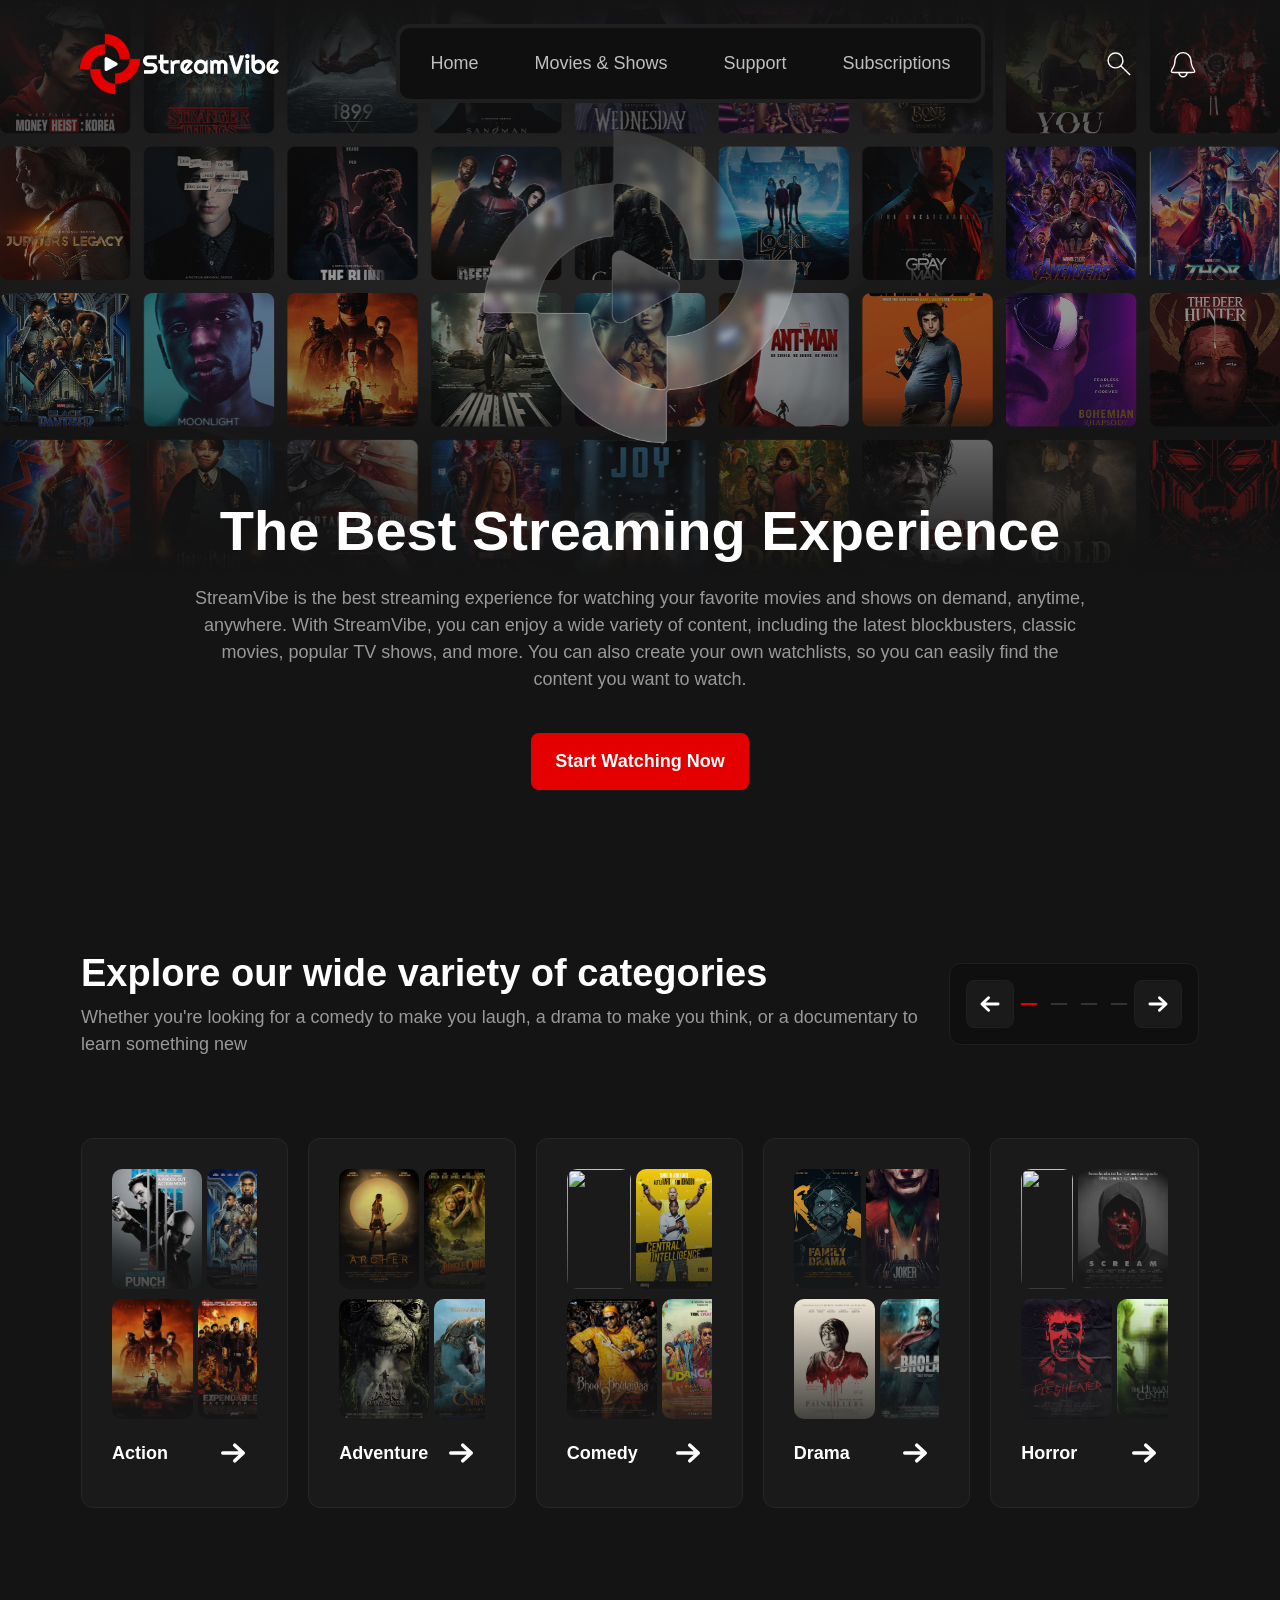
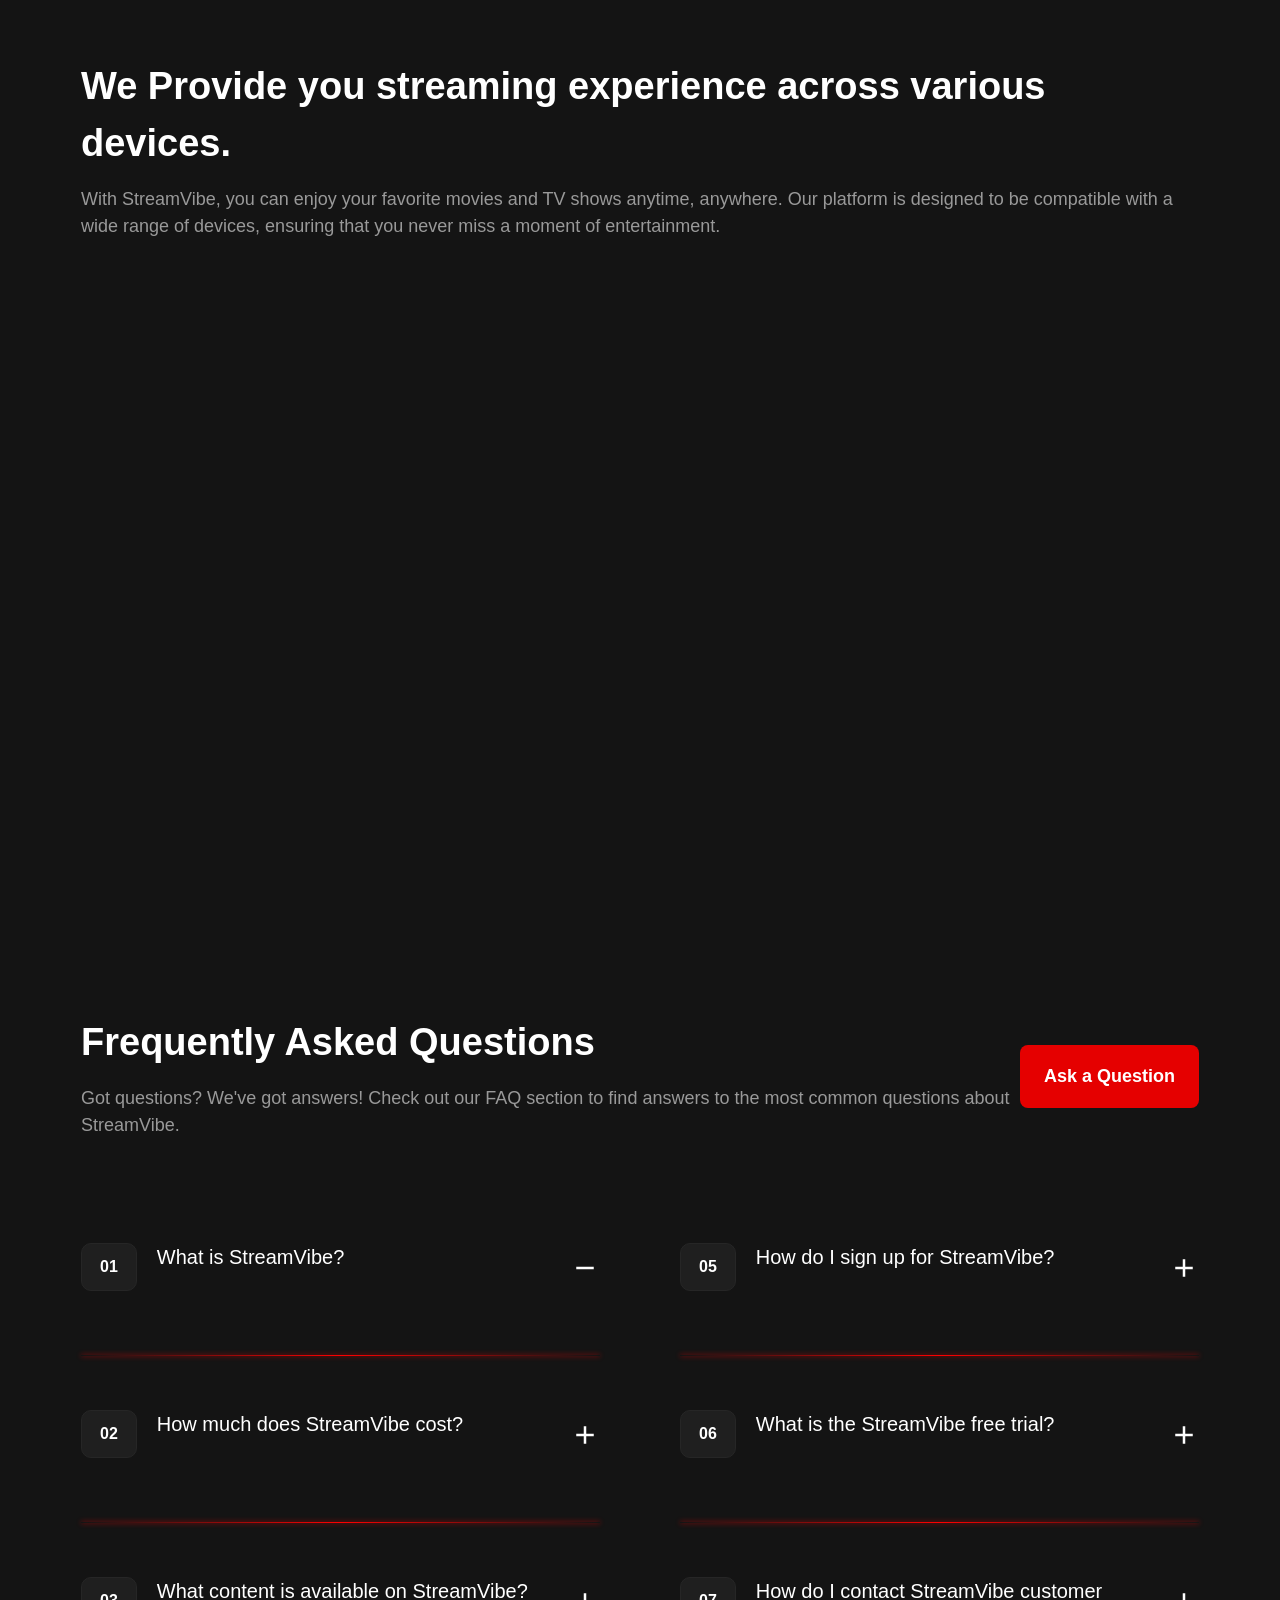
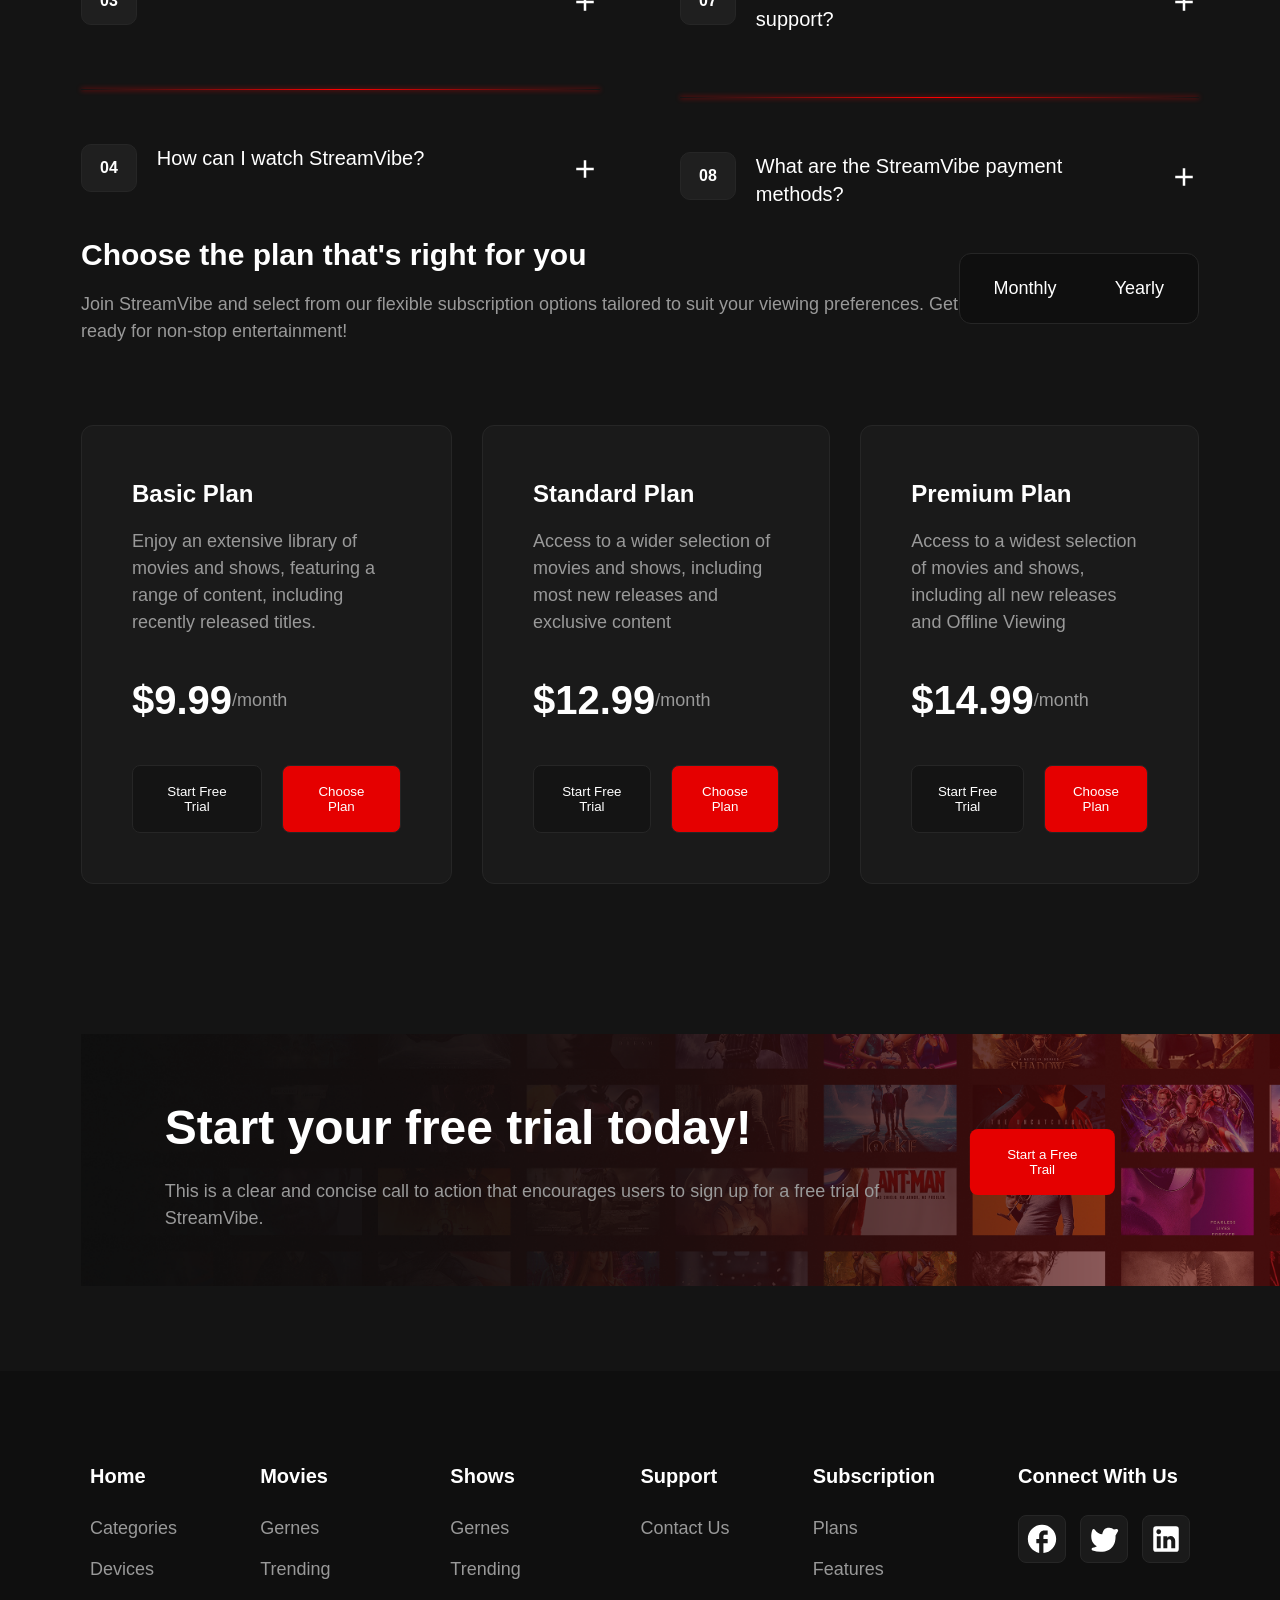
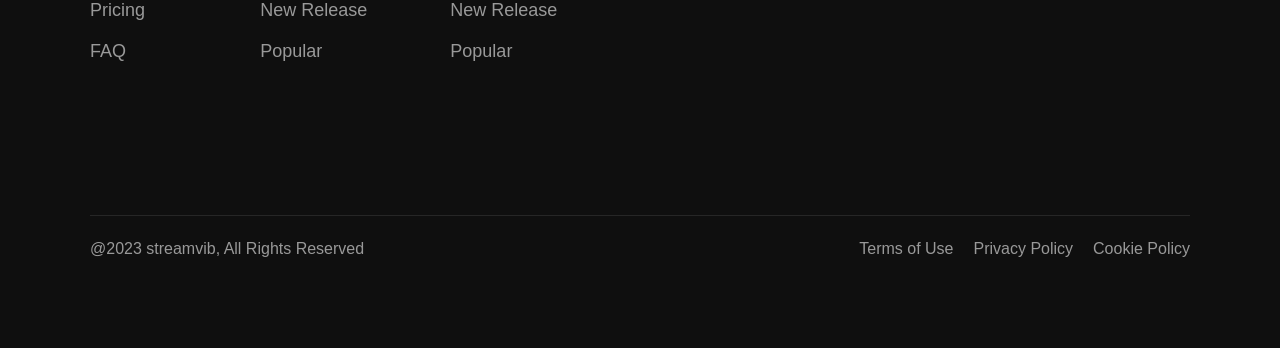
==== commit 581a2d38: "finish animations and responsive design" ====
--- a/index.html
+++ b/index.html
@@ -23,6 +23,12 @@
                 <svg id="menu" xmlns="http://www.w3.org/2000/svg" width="34" height="34" viewBox="0 0 20 20"><path fill="#fff" fill-rule="evenodd" d="M2 4.75A.75.75 0 0 1 2.75 4h14.5a.75.75 0 0 1 0 1.5H2.75A.75.75 0 0 1 2 4.75m7 10.5a.75.75 0 0 1 .75-.75h7.5a.75.75 0 0 1 0 1.5h-7.5a.75.75 0 0 1-.75-.75M2 10a.75.75 0 0 1 .75-.75h14.5a.75.75 0 0 1 0 1.5H2.75A.75.75 0 0 1 2 10" clip-rule="evenodd"/></svg>
             </div>
         </header>
+        <div id="mobileMenu" class="mobile-menu">
+            <a href="#">Home</a>
+            <a href="./Movies&Shows.html">Movies & Shows</a>
+            <a href="./Support.html">Support</a>
+            <a href="./Subscriptions.html">Subscriptions</a>
+        </div>
         <div class="imghero">
             <img src="./imges/Sub Container.png" alt="">
         </div>
@@ -36,7 +42,7 @@
 
     <section>
         <div class="Types-of-movies">
-            <div class="text-icon">
+            <div class="text-icon animation">
                 <div class="text">
                     <h3>Explore our wide variety of categories</h3>
                     <p>Whether you're looking for a comedy to make you laugh, a drama to make you think, or a documentary to learn something new</p>
@@ -52,7 +58,7 @@
             </div>
 
             <div class="cards-Types">
-                <div class="card1">
+                <div class="card1 animation">
                     <div class="img-part1">
                         <img src="./imges/action1.webp" alt="">
                         <img src="./imges/action2.jfif" alt="">
@@ -67,7 +73,7 @@
                     </div>
                 </div>
 
-                <div class="card1">
+                <div class="card1 animation">
                     <div class="img-part1">
                         <img src="./imges/Adventure 1.png" alt="">
                         <img src="./imges/Adventure 2.png" alt="">
@@ -82,7 +88,7 @@
                     </div>
                 </div>
 
-                <div class="card1">
+                <div class="card1 animation">
                     <div class="img-part1">
                         <img src="./imges/Comedy1.png" alt="">
                         <img src="./imges/Comedy2.png" alt="">
@@ -97,7 +103,7 @@
                     </div>
                 </div>
 
-                <div class="card1">
+                <div class="card1 animation">
                     <div class="img-part1">
                         <img src="./imges/Drama1.png" alt="">
                         <img src="./imges/Drama2.png" alt="">
@@ -112,7 +118,7 @@
                     </div>
                 </div>
 
-                <div class="card1">
+                <div class="card1 animation">
                     <div class="img-part1">
                         <img src="./imges/Horror1.png" alt="">
                         <img src="./imges/Horror2.png" alt="">
@@ -129,13 +135,13 @@
             </div>
         </div>
         <div class="devices-section">
-            <div class="devices-head">
+            <div class="devices-head animation">
                 <h2>We Provide you streaming experience across various devices.</h2>
                 <p>With StreamVibe, you can enjoy your favorite movies and TV shows anytime, anywhere. Our platform is designed to be compatible with a wide range of devices, ensuring that you never miss a moment of entertainment.</p>
             </div>
 
             <div class="devices-cards">
-                <div class="devices-card">
+                <div class="devices-card animation">
                     <div class="part1card">
                         <div class="device">
                             <img src="./imges/smartphone.png" alt="">
@@ -145,7 +151,7 @@
                     </div>
                 </div>
 
-                <div class="devices-card">
+                <div class="devices-card animation" >
                     <div class="part1card">
                         <div class="device">
                             <img src="./imges/tablet.png" alt="">
@@ -155,7 +161,7 @@
                     </div>
                 </div>
 
-                <div class="devices-card">
+                <div class="devices-card animation">
                     <div class="part1card">
                         <div class="device">
                             <img src="./imges/Smart TV (1).png" alt="">
@@ -168,7 +174,7 @@
             </div>
 
             <div class="devices-cards2">
-                <div class="devices-card">
+                <div class="devices-card animation">
                     <div class="part1card">
                         <div class="device">
                             <img src="./imges/laptop.png" alt="">
@@ -178,7 +184,7 @@
                     </div>
                 </div>
 
-                <div class="devices-card">
+                <div class="devices-card animation">
                     <div class="part1card">
                         <div class="device">
                             <img src="./imges/Gaming Consoles.png" alt="">
@@ -188,7 +194,7 @@
                     </div>
                 </div>
 
-                <div class="devices-card">
+                <div class="devices-card animation">
                     <div class="part1card">
                         <div class="device">
                             <img src="./imges/VR Headsets .png" alt="">
@@ -202,7 +208,7 @@
         </div>
 
         <div class="Questions">
-            <div class="Questions-head">
+            <div class="Questions-head animation">
                 <div class="Questions-text">
                     <h4>Frequently Asked Questions</h4>
                     <p>Got questions? We've got answers! Check out our FAQ section to find answers to the most common questions about StreamVibe.</p>
@@ -213,7 +219,7 @@
             <div class="grid-Questions">
                 <div class="First-grade">
                     <div class="ques-text">
-                        <div class="ques">
+                        <div class="ques animation">
                             <p>01</p>
                             <div class="Q">
                                 <h5>What is StreamVibe?</h5>
@@ -224,30 +230,33 @@
 
                         <div class="line"></div>
 
-                        <div class="ques">
+                        <div class="ques animation">
                             <p>02</p>
                             <div class="Q">
                                 <h5>How much does StreamVibe cost?</h5>
-                            </div>
-                            <div class="icon-ques"><svg xmlns="http://www.w3.org/2000/svg" width="30" height="30" viewBox="0 0 24 24"><path fill="#fff" d="M19 12.998h-6v6h-2v-6H5v-2h6v-6h2v6h6z"/></svg></div>
-                        </div>
-
-                        <div class="line"></div>
-
-                        <div class="ques">
+                                <h6>StreamVibe is a streaming service that allows you to watch movies and shows on demand.</h6>
+                            </div>
+                            <div class="icon-ques"><svg xmlns="http://www.w3.org/2000/svg" width="30" height="30" viewBox="0 0 24 24"><path fill="#fff" d="M19 12.998h-6v6h-2v-6H5v-2h6v-6h2v6h6z"/></svg></div>
+                        </div>
+
+                        <div class="line"></div>
+
+                        <div class="ques animation">
                             <p>03</p>
                             <div class="Q">
                                 <h5>What content is available on StreamVibe?</h5>
-                            </div>
-                            <div class="icon-ques"><svg xmlns="http://www.w3.org/2000/svg" width="30" height="30" viewBox="0 0 24 24"><path fill="#fff" d="M19 12.998h-6v6h-2v-6H5v-2h6v-6h2v6h6z"/></svg></div>
-                        </div>
-
-                        <div class="line"></div>
-
-                        <div class="ques">
+                                <h6>StreamVibe is a streaming service that allows you to watch movies and shows on demand.</h6>
+                            </div>
+                            <div class="icon-ques"><svg xmlns="http://www.w3.org/2000/svg" width="30" height="30" viewBox="0 0 24 24"><path fill="#fff" d="M19 12.998h-6v6h-2v-6H5v-2h6v-6h2v6h6z"/></svg></div>
+                        </div>
+
+                        <div class="line"></div>
+
+                        <div class="ques animation">
                             <p>04</p>
                             <div class="Q">
                                 <h5>How can I watch StreamVibe?</h5>
+                                <h6>StreamVibe is a streaming service that allows you to watch movies and shows on demand.</h6>
                             </div>
                             <div class="icon-ques"><svg xmlns="http://www.w3.org/2000/svg" width="30" height="30" viewBox="0 0 24 24"><path fill="#fff" d="M19 12.998h-6v6h-2v-6H5v-2h6v-6h2v6h6z"/></svg></div>
                         </div>
@@ -260,40 +269,44 @@
                 <div class="Second grade">
 
                     <div class="ques-text">
-                        <div class="ques">
+                        <div class="ques animation">
                             <p>05</p>
                             <div class="Q">
                                 <h5>How do I sign up for StreamVibe?</h5>
-                            </div>
-                            <div class="icon-ques"><svg xmlns="http://www.w3.org/2000/svg" width="30" height="30" viewBox="0 0 24 24"><path fill="#fff" d="M19 12.998h-6v6h-2v-6H5v-2h6v-6h2v6h6z"/></svg></div>
-                        </div>
-
-                        <div class="line"></div>
-
-                        <div class="ques">
+                                <h6>StreamVibe is a streaming service that allows you to watch movies and shows on demand.</h6>
+                            </div>
+                            <div class="icon-ques"><svg xmlns="http://www.w3.org/2000/svg" width="30" height="30" viewBox="0 0 24 24"><path fill="#fff" d="M19 12.998h-6v6h-2v-6H5v-2h6v-6h2v6h6z"/></svg></div>
+                        </div>
+
+                        <div class="line"></div>
+
+                        <div class="ques animation">
                             <p>06</p>
                             <div class="Q">
                                 <h5>What is the StreamVibe free trial?</h5>
-                            </div>
-                            <div class="icon-ques"><svg xmlns="http://www.w3.org/2000/svg" width="30" height="30" viewBox="0 0 24 24"><path fill="#fff" d="M19 12.998h-6v6h-2v-6H5v-2h6v-6h2v6h6z"/></svg></div>
-                        </div>
-
-                        <div class="line"></div>
-
-                        <div class="ques">
+                                <h6>StreamVibe is a streaming service that allows you to watch movies and shows on demand.</h6>
+                            </div>
+                            <div class="icon-ques"><svg xmlns="http://www.w3.org/2000/svg" width="30" height="30" viewBox="0 0 24 24"><path fill="#fff" d="M19 12.998h-6v6h-2v-6H5v-2h6v-6h2v6h6z"/></svg></div>
+                        </div>
+
+                        <div class="line"></div>
+
+                        <div class="ques animation">
                             <p>07</p>
                             <div class="Q">
                                 <h5>How do I contact StreamVibe customer support?</h5>
-                            </div>
-                            <div class="icon-ques"><svg xmlns="http://www.w3.org/2000/svg" width="30" height="30" viewBox="0 0 24 24"><path fill="#fff" d="M19 12.998h-6v6h-2v-6H5v-2h6v-6h2v6h6z"/></svg></div>
-                        </div>
-
-                        <div class="line"></div>
-
-                        <div class="ques">
+                                <h6>StreamVibe is a streaming service that allows you to watch movies and shows on demand.</h6>
+                            </div>
+                            <div class="icon-ques"><svg xmlns="http://www.w3.org/2000/svg" width="30" height="30" viewBox="0 0 24 24"><path fill="#fff" d="M19 12.998h-6v6h-2v-6H5v-2h6v-6h2v6h6z"/></svg></div>
+                        </div>
+
+                        <div class="line"></div>
+
+                        <div class="ques animation">
                             <p>08</p>
                             <div class="Q">
                                 <h5>What are the StreamVibe payment methods?</h5>
+                                <h6>StreamVibe is a streaming service that allows you to watch movies and shows on demand.</h6>
                             </div>
                             <div class="icon-ques"><svg xmlns="http://www.w3.org/2000/svg" width="30" height="30" viewBox="0 0 24 24"><path fill="#fff" d="M19 12.998h-6v6h-2v-6H5v-2h6v-6h2v6h6z"/></svg></div>
                         </div>
@@ -305,58 +318,58 @@
         </div>
 
         <div class="plans">
-            <div class="text-buton">
-                <div class="text-plans">
+            <div class="text-buton animation">
+                <div class="text-plans animation">
                     <h1>Choose the plan that's right for you</h1>
                     <p>Join StreamVibe and select from our flexible subscription options tailored to suit your viewing preferences. Get ready for non-stop entertainment!</p>
                 </div>
-                <div class="button-plans">
+                <div class="button-plans animation">
                     <button class="plan-btn active">Monthly</button>
                     <button class="plan-btn">Yearly</button>
                 </div>
             </div>
 
             <div class="cards-plans">
-                <div class="card-plan">
-                <div class="title-card">
+                <div class="card-plan animation">
+                <div class="title-card animation">
                     <h2>Basic Plan</h2>
                     <p>Enjoy an extensive library of movies and shows, featuring a range of content, including recently released titles.</p>
                 </div>
-                <div class="price-plan">
+                <div class="price-plan animation">
                     <h2>$9.99</h2>
                     <p>/month</p>
                 </div>
-                <div class="button-card-plan">
+                <div class="button-card-plan animation">
                     <button id="but1">Start Free Trial</button>
                     <button id="but2">Choose Plan</button>
                 </div>
             </div>
 
-            <div class="card-plan">
-                <div class="title-card">
+            <div class="card-plan animation">
+                <div class="title-card animation">
                     <h2>Standard Plan</h2>
                     <p>Access to a wider selection of movies and shows, including most new releases and exclusive content</p>
                 </div>
-                <div class="price-plan">
+                <div class="price-plan animation">
                     <h2>$12.99</h2>
                     <p>/month</p>
                 </div>
-                <div class="button-card-plan">
+                <div class="button-card-plan animation">
                     <button id="but1">Start Free Trial</button>
                     <button id="but2">Choose Plan</button>
                 </div>
             </div>
 
-            <div class="card-plan">
-                <div class="title-card">
+            <div class="card-plan animation">
+                <div class="title-card animation">
                     <h2>Premium Plan</h2>
                     <p>Access to a widest selection of movies and shows, including all new releases and Offline Viewing</p>
                 </div>
-                <div class="price-plan">
+                <div class="price-plan animation">
                     <h2>$14.99</h2>
                     <p>/month</p>
                 </div>
-                <div class="button-card-plan">
+                <div class="button-card-plan animation">
                     <button id="but1">Start Free Trial</button>
                     <button id="but2">Choose Plan</button>
                 </div>
@@ -364,7 +377,7 @@
             </div>
         </div>
 
-        <div class="start-free-img">
+        <div class="start-free-img animation">
             <img src="./imges/Background Images.png" alt="">
             <div class="contant">
                 <div class="contant-text">
@@ -446,5 +459,6 @@
                 </div>
             </div>
     </footer>
+    <script src="./javascript/script.js"></script>
 </body>
 </html>
--- a/style/style home page.css
+++ b/style/style home page.css
@@ -60,9 +60,41 @@
         display: none;
     }
 }
+.mobile-menu {
+    position: absolute;
+    top: 90px;
+    right: 30px;
+    background: #0F0F0F;
+    border: 1px solid #262626;
+    border-radius: 12px;
+    display: none;
+    flex-direction: column;
+    width: 200px;
+    overflow: hidden;
+    z-index: 999;
+}
+
+.mobile-menu a {
+    color: #BFBFBF;
+    text-decoration: none;
+    padding: 14px;
+    border-bottom: 1px solid #1F1F1F;
+    transition: 0.3s;
+}
+
+.mobile-menu a:hover {
+    background: #1F1F1F;
+    color: #fff;
+    padding-left: 20px;
+}
+.mobile-menu.show {
+    display: flex;
+}
 .imghero{
+    overflow: hidden;
     img{
         max-width: 100%;
+        animation: zoomFade 1.5s ease forwards;
     }
 }
 #text-hero{
@@ -73,6 +105,10 @@
     width: 70%;
     text-align: center;
     z-index: 10;
+    opacity: 0;
+
+    animation: textUp 1s ease forwards;
+    animation-delay: 0.5s;
 
     h1{
         color: #fff;
@@ -101,6 +137,8 @@
         font-weight: 600;
         cursor: pointer;
         transition: 0.3s ease;
+        animation: pulse 2s infinite;
+        animation-delay: 1.5s;
 
         &:hover{
             background-color: #ff1a1a;
@@ -110,6 +148,39 @@
         &:active{
             transform: scale(0.95);
         }
+    }
+}
+@keyframes zoomFade {
+    from{
+        opacity: 0;
+        transform: scale(1.1);
+    }
+    to{
+        opacity: 1;
+        transform: scale(1);
+    }
+}
+
+@keyframes textUp {
+    from{
+        opacity: 0;
+        transform: translateX(-50%) translateY(50px);
+    }
+    to{
+        opacity: 1;
+        transform: translateX(-50%) translateY(0);
+    }
+}
+
+@keyframes pulse {
+    0%{
+        transform: scale(1);
+    }
+    50%{
+        transform: scale(1.05);
+    }
+    100%{
+        transform: scale(1);
     }
 }
 section{
@@ -174,6 +245,9 @@
     background-color: #1A1A1A;
     transition: transform 0.4s cubic-bezier(0.175, 0.885, 0.32, 1.275);
     cursor: pointer;
+    opacity: 0;
+    transform: translateY(100px);
+    transition: all 0.8s ease;
 
     &:hover {
         transform: translateY(-15px); 
@@ -221,6 +295,29 @@
             line-height: 150%;
         }
     }
+}
+.card1.show{
+    opacity: 1;
+    transform: translateY(0);
+}
+.card1:nth-child(1){
+    transition-delay: 0.1s;
+}
+
+.card1:nth-child(2){
+    transition-delay: 0.3s;
+}
+
+.card1:nth-child(3){
+    transition-delay: 0.5s;
+}
+
+.card1:nth-child(4){
+    transition-delay: 0.7s;
+}
+
+.card1:nth-child(5){
+    transition-delay: 0.9s;
 }
 .devices-section{
     margin-top: 150px;
@@ -380,10 +477,14 @@
 }
 
 .Q h6 {
+    display: none;
     margin: 0;
     font-size: 16px;
     color: #999999;
     font-weight: 400;
+}
+.ques.open .Q h6 {
+    display: block;
 }
 
 .icon-q , .icon-ques {
@@ -452,6 +553,9 @@
 }
 .button-plans button:hover {
     background-color: #262626;
+}
+.ques.open .icon-ques svg path {
+    d: path("M19 12.998H5v-2h14z");
 }
 .cards-plans{
     display: flex;
@@ -591,6 +695,16 @@
         }
     }
 }
+.animation{
+    opacity: 0;
+    transform: translateY(80px);
+    transition: 0.8s;
+}
+
+.animation.show{
+    opacity: 1;
+    transform: translateY(0);
+}
 footer{
     display: flex;
     flex-direction: column;
@@ -1172,3 +1286,13 @@
     }
         
 }
+@media(max-width:320px){
+    footer{
+        .Site-content{
+            display: grid;
+            grid-template-columns: 1fr;
+            gap: 30px;
+        }
+    }
+    
+}
